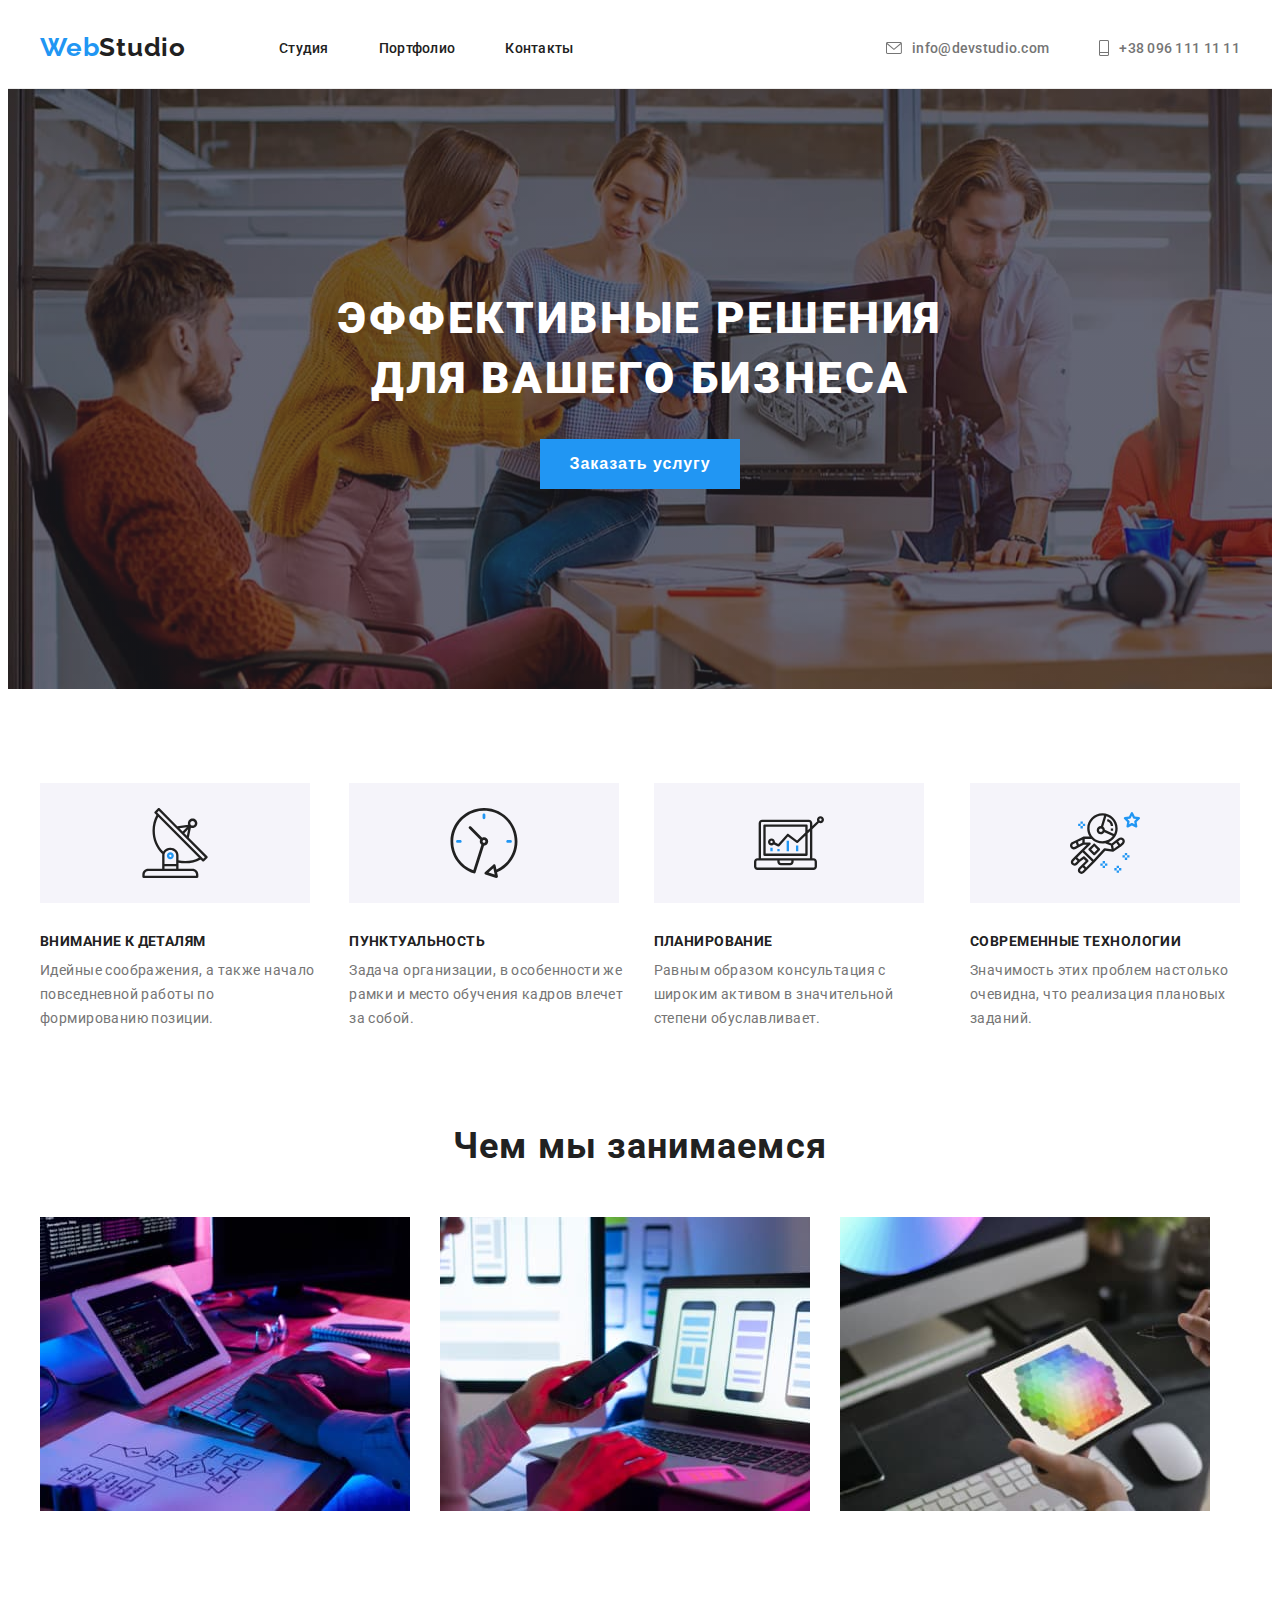
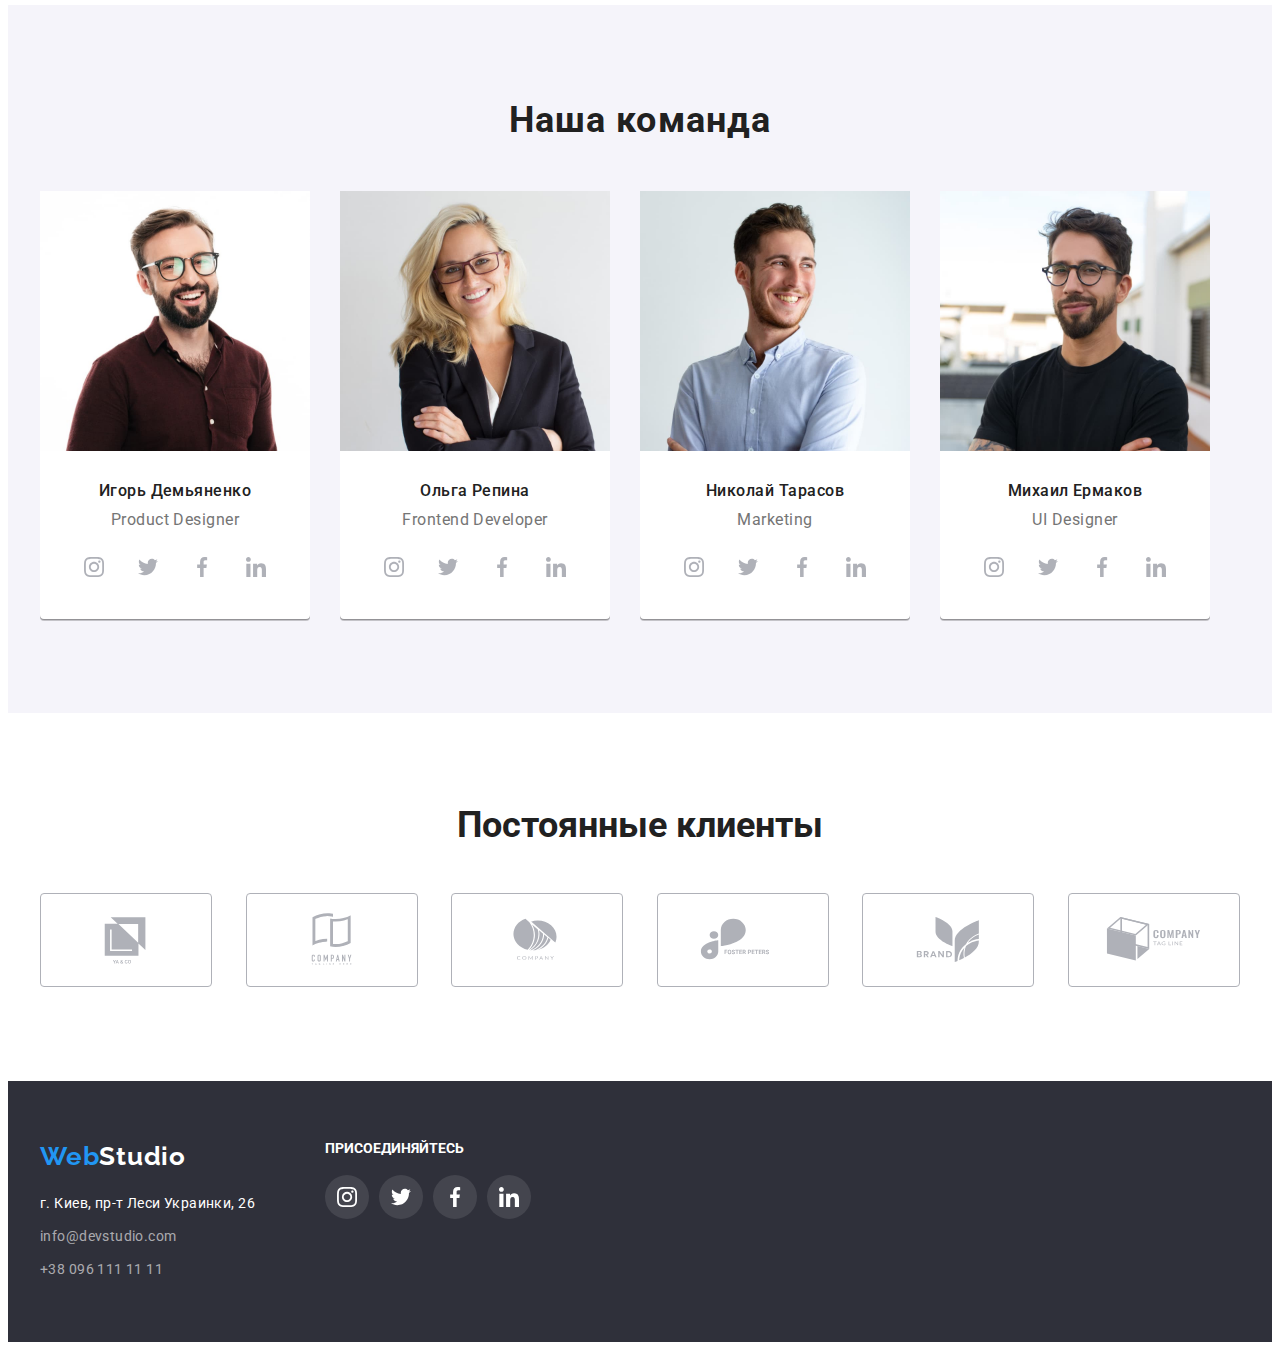
==== index.html @ 46af0da9 "add" ====
<!DOCTYPE html>
<html lang="ru">

<head>
    <meta charset="UTF-8" />
    <meta http-equiv="X-UA-Compatible" content="IE=edge" />
    <meta name="viewport" content="width=, initial-scale=1.0" />
    <title>Document</title>
    <link
        href="https://fonts.googleapis.com/css2?family=Raleway:wght@700&family=Roboto:wght@400;500;700;900&display=swap"
        rel="stylesheet">
    <link rel="stylesheet" href="https://cdnjs.cloudflare.com/ajax/libs/modern-normalize/1.1.0/modern-normalize.min.css"
        integrity="sha512-wpPYUAdjBVSE4KJnH1VR1HeZfpl1ub8YT/NKx4PuQ5NmX2tKuGu6U/JRp5y+Y8XG2tV+wKQpNHVUX03MfMFn9Q=="
        crossorigin="anonymous" referrerpolicy="no-referrer" />
    <link rel="stylesheet" href="./css/styles.css" />
</head>

<body>
    <header class="header">
        <div class="container header-container">
            <nav class="header-navigation">
                <a lang="en" class="link header-web-logo" href="./index.html">Web<span
                        class="header-Studio-logo">Studio</span></a>
                <ul class="list header-list">
                    <li class="header-item"><a class="link header-link" href="./index.html">Студия</a></li>
                    <li class="header-item"><a class="link header-link" href="./portfolio.html">Портфолио</a></li>
                    <li class="header-item"><a class="link header-link" href="">Контакты</a></li>
                </ul>
            </nav>
            <ul class="header-connect-list list">
                <li class="header-connect-item"><a class="header-mailto link" href="mailto:info@devstudio.com">
                        <svg class="header-connect-icon-mailto" width="16" height="12">
                            <use href="./image/icons.svg#icon-mail"></use>
                        </svg>info@devstudio.com</a>
                </li>
                <li class="header-connect-item"><a class="header-tel-link link" href="tel:+380961111111">
                        <svg class="header-connect-icon-tel" width="10" height="16">
                            <use href="./image/icons.svg#icon-tel"></use>
                        </svg>+38 096 111 11 11</a>
                </li>
            </ul>
        </div>
    </header>
    <main>
        <section class="hero">
            <div class="container hero-container">
                <h1 class="hero-title">Эффективные решения для вашего бизнеса</h1>
            </div>
            <div class="hero-container-btn"><button class="hero-btn" type="button">Заказать услугу</button>
            </div>
        </section>
        <section class="benefits">
            <div class="container benefits-container">
                <ul class="benefits-list list">
                    <li class="benefits-item">
                        <div class="benefits-item-icon">
                            <svg class="benefits-icon" width="70" height="70">
                                <use href="./image/icons.svg#icon-antenna"></use></svg>
                        </div>
                        <h3 class="benefits-title">Внимание к деталям</h3>
                        <p class="benefits-text">Идейные соображения, а также начало повседневной работы по формированию
                            позиции.</p>
                    </li>
                    <li class="benefits-item">
                        <div class="benefits-item-icon">
                            <svg class="benefits-icon" width="70" height="70">
                                <use href="./image/icons.svg#icon-clock"></use></svg>
                        </div>
                        <h3 class="benefits-title">Пунктуальность</h3>
                        <p class="benefits-text">Задача организации, в особенности же рамки и место обучения кадров
                            влечет
                            за собой.</p>
                    </li>
                    <li class="benefits-item">
                        <div class="benefits-item-icon">
                            <svg class="benefits-icon" width="70" height="70">
                                <use href="./image/icons.svg#icon-diagram"></use></svg>
                        </div>
                        <h3 class="benefits-title">Планирование</h3>
                        <p class="benefits-text"> Равным образом консультация с широким активом в значительной степени
                            обуславливает.</p>
                    </li>
                    <li class="benefits-item">
                        <div class="benefits-item-icon">
                            <svg class="benefits-icon" width="70" height="70">
                                <use href="./image/icons.svg#icon-astronaut"></use></svg>
                        </div>
                        <h3 class="benefits-title">Современные технологии</h3>
                        <p class="benefits-text">Значимость этих проблем настолько очевидна, что реализация плановых
                            заданий.</p>
                    </li>
                </ul>
            </div>
        </section>
        <section class="about">
            <div class="container about-container">
                <h2 class="about-title">Чем мы занимаемся</h2>
                <ul class="about-list list">
                    <li class="about-item">
                        <img class="about-item-img" src="./image/img1.jpg" alt="варианты работы за компьютером"
                            width="370" height="294" />
                    </li>
                    <li class="about-item">
                        <img class="about-item-img" src="./image/img2.jpg" alt="варианты работы за компьютером"
                            width="370" height="294" />
                    </li>
                    <li class="about-item">
                        <img class="about-item-img" src="./image/img3.jpg" alt="варианты работы за компьютером"
                            width="370" height="294" />
                    </li>
                </ul>
            </div>
        </section>
        <section class="team">
            <div class="container team-container">
                <h2 class="team-title">Наша команда</h2>
                <ul class="team-list list">
                    <li class="team-item">
                        <img class="team-item-img" src="./image/img4.jpg" alt="фото Игоря Демьяненко" width="270"
                            height="260" />
                        <div class="team-card-image">
                            <h3 class="team-item-title">Игорь Демьяненко</h3>
                            <p lang="en" class="team-item-text">Product Designer</p>
                            <ul class="team-social-list list">
                                <li class="team-social-item">
                                    <a href="" class="team-social-link link">
                                        <svg class="team-social-icon" width="20" height="20">
                                            <use href="./image/icons.svg#icon-instagram"></use>
                                        </svg>
                                    </a>
                                </li>
                                <li class="team-social-item">
                                    <a href="" class="team-social-link link">
                                        <svg class="team-social-icon" width="20" height="20">
                                            <use href="./image/icons.svg#icon-twitter"></use>
                                        </svg>
                                    </a>
                                </li>
                                <li class="team-social-item">
                                    <a href="" class="team-social-link link">
                                        <svg class="team-social-icon" width="20" height="20">
                                            <use href="./image/icons.svg#icon-facebook"></use>
                                        </svg>
                                    </a>
                                </li>
                                <li class="team-social-item">
                                    <a href="" class="team-social-link link">
                                        <svg class="team-social-icon" width="20" height="20">
                                            <use href="./image/icons.svg#icon-linkedin"></use>
                                        </svg>
                                    </a>
                                </li>
                            </ul>
                        </div>
                    </li>
                    <li class="team-item">
                        <img class="team-item-img" src="./image/img5.jpg" alt="фото Ольги Репиной" width="270"
                            height="260" />
                        <div class="team-card-image">
                            <h3 class="team-item-title">Ольга Репина</h3>
                            <p lang="en" class="team-item-text">Frontend Developer</p>
                            <ul class="team-social-list list">
                                <li class="team-social-item">
                                    <a href="" class="team-social-link">
                                        <svg class="team-social-icon" width="20" height="20">
                                            <use href="./image/icons.svg#icon-instagram"></use>
                                        </svg>
                                    </a>
                                </li>
                                <li class="team-social-item">
                                    <a href="" class="team-social-link">
                                        <svg class="team-social-icon" width="20" height="20">
                                            <use href="./image/icons.svg#icon-twitter"></use>
                                        </svg>
                                    </a>
                                </li>
                                <li class="team-social-item">
                                    <a href="" class="team-social-link">
                                        <svg class="team-social-icon" width="20" height="20">
                                            <use href="./image/icons.svg#icon-facebook"></use>
                                        </svg>
                                    </a>
                                </li>
                                <li class="team-social-item">
                                    <a href="" class="team-social-link">
                                        <svg class="team-social-icon" width="20" height="20">
                                            <use href="./image/icons.svg#icon-linkedin"></use>
                                        </svg>
                                    </a>
                                </li>
                            </ul>
                        </div>
                    </li>
                    <li class="team-item">
                        <img class="team-item-img" src="./image/img6.jpg" alt="фото Николая Тарасова" width="270"
                            height="260" />
                        <div class="team-card-image">
                            <h3 class="team-item-title">Николай Тарасов</h3>
                            <p lang="en" class="team-item-text">Marketing</p>
                            <ul class="team-social-list list">
                                <li class="team-social-item">
                                    <a href="" class="team-social-link">
                                        <svg class="team-social-icon" width="20" height="20">
                                            <use href="./image/icons.svg#icon-instagram"></use>
                                        </svg>
                                    </a>
                                </li>
                                <li class="team-social-item">
                                    <a href="" class="team-social-link">
                                        <svg class="team-social-icon" width="20" height="20">
                                            <use href="./image/icons.svg#icon-twitter"></use>
                                        </svg>
                                    </a>
                                </li>
                                <li class="team-social-item">
                                    <a href="" class="team-social-link">
                                        <svg class="team-social-icon" width="20" height="20">
                                            <use href="./image/icons.svg#icon-facebook"></use>
                                        </svg>
                                    </a>
                                </li>
                                <li class="team-social-item">
                                    <a href="" class="team-social-link">
                                        <svg class="team-social-icon" width="20" height="20">
                                            <use href="./image/icons.svg#icon-linkedin"></use>
                                        </svg>
                                    </a>
                                </li>
                            </ul>
                        </div>
                    </li>
                    <li class="team-item">
                        <img class="team-item-img" src="./image/img7.jpg" alt="фото Михаила Ермакова" width="270"
                            height="260" />
                        <div class="team-card-image">
                            <h3 class="team-item-title">Михаил Ермаков</h3>
                            <p lang="en" class="team-item-text">UI Designer</p>
                            <ul class="team-social-list list">
                                <li class="team-social-item">
                                    <a href="" class="team-social-link">
                                        <svg class="team-social-icon" width="20" height="20">
                                            <use href="./image/icons.svg#icon-instagram"></use>
                                        </svg>
                                    </a>
                                </li>
                                <li class="team-social-item">
                                    <a href="" class="team-social-link">
                                        <svg class="team-social-icon" width="20" height="20">
                                            <use href="./image/icons.svg#icon-twitter"></use>
                                        </svg>
                                    </a>
                                </li>
                                <li class="team-social-item">
                                    <a href="" class="team-social-link">
                                        <svg class="team-social-icon" width="20" height="20">
                                            <use href="./image/icons.svg#icon-facebook"></use>
                                        </svg>
                                    </a>
                                </li>
                                <li class="team-social-item">
                                    <a href="" class="team-social-link">
                                        <svg class="team-social-icon" width="20" height="20">
                                            <use href="./image/icons.svg#icon-linkedin"></use>
                                        </svg>
                                    </a>
                                </li>
                            </ul>
                        </div>
                    </li>
                </ul>
            </div>
        </section>
        <section class="customers">
            <div class="container customers-container">
                <h2 class="customers-title">Постоянные клиенты</h2>
                <ul class="customers-list list">
                    <li class="customers-item">
                        <a href="" class="customers-link link">
                            <svg class="customers-svg">
                                <use href="./image/icons.svg#icon-Logo-1"></use>
                            </svg>
                        </a>
                    </li>
                    <li class="customers-item">
                        <a href="" class="customers-link link">
                            <svg class="customers-svg">
                                <use href="./image/icons.svg#icon-Logo-2"></use>
                            </svg>
                        </a>
                    </li>
                    <li class="customers-item">
                        <a href="" class="customers-link link">
                            <svg class="customers-svg">
                                <use href="./image/icons.svg#icon-Logo-3"></use>
                            </svg>
                        </a>
                    </li>
                    <li class="customers-item">
                        <a href="" class="customers-link link">
                            <svg class="customers-svg">
                                <use href="./image/icons.svg#icon-Logo-4"></use>
                            </svg>
                        </a>
                    </li>
                    <li class="customers-item">
                        <a href="" class="customers-link link">
                            <svg class="customers-svg">
                                <use href="./image/icons.svg#icon-Logo-5"></use>
                            </svg>
                        </a>
                    </li>
                    <li class="customers-item">
                        <a href="" class="customers-link link">
                            <svg class="customers-svg">
                                <use href="./image/icons.svg#icon-Logo-6"></use>
                            </svg>
                        </a>
                    </li>
                </ul>

            </div>
        </section>
    </main>
    <footer class="footer">
        <div class="container footer-container">
            <div class="footer-container-address">
                <a lang="en" class="link footer-web-logo" href="./index.html">Web<span
                        class="footer-Studio-logo">Studio</span></a>
                <address class="footer-address">
                    <ul class="footer-list list">
                        <li class="footer-item">
                            <a class="footer-link link" href="https://goo.gl/maps/U1iyjjEfAbTLzfu76" target="_blank"
                                rel="noopener noreferrer">г. Киев, пр-т Леси Украинки, 26
                            </a>
                        </li>
                        <li class="footer-item"><a class="footer-mailto link"
                                href="mailto:info@devstudio.com">info@devstudio.com</a></li>
                        <li class="footer-item"><a class="footer-tel link" href="tel:+380961111111">+38 096 111 11
                                11</a>
                        </li>
                    </ul>
                </address>
            </div>
            <div class="footer-container-link">
                <h3 class="footer-container-link-title">ПРИСОЕДИНЯЙТЕСЬ</h3>
                <ul class="footer-social-list list">
                    <li class="footer-social-item">
                        <a href="" class="footer-social-link link">
                            <svg class="footer-social-icon" width="20" height="20">
                                <use href="./image/icons.svg#icon-instagram"></use>
                            </svg>
                        </a>
                    </li>
                    <li class="footer-social-item">
                        <a href="" class="footer-social-link link">
                            <svg class="footer-social-icon" width="20" height="20">
                                <use href="./image/icons.svg#icon-twitter"></use>
                            </svg>
                        </a>
                    </li>
                    <li class="footer-social-item">
                        <a href="" class="footer-social-link link">
                            <svg class="footer-social-icon" width="20" height="20">
                                <use href="./image/icons.svg#icon-facebook"></use>
                            </svg>
                        </a>
                    </li>
                    <li class="footer-social-item">
                        <a href="" class="footer-social-link link">
                            <svg class="footer-social-icon" width="20" height="20">
                                <use href="./image/icons.svg#icon-linkedin"></use>
                            </svg>
                        </a>
                    </li>
                </ul>
            </div>
        </div>
    </footer>
</body>

</html>
---- css/styles.css ----
:root {
  --main-title-color: #ffffff;
  --second-title-color: #212121;
  --main-text-color: #757575;
  --second-text-color: rgba(255, 255, 255, 0.6);
  --accent-color: #2196f3;
  --main-btn-color: #ffffff;
  --second-btn-color: #212121;
  --main-header-text-color: #212121;
  --second-header-text-color: #757575;
  --second-accent-color: #188ce8;
  --second-section-color: #f5f4fa;
  --icon-color: #afb1b8;
}

p,
h1,
h2,
h3,
h4,
h5,
h6 {
  margin: 0;
}

ul {
  margin: 0;
  padding: 0;
}

img {
  display: block;
  max-width: 100%;
}

.container {
  width: 1200px;
  padding-left: 15px;
  padding-right: 15px;
  margin: 0 auto;
}

body {
  font-family: "Roboto", sans-serif;
  color: var(--main-text-color);
}

.list {
  list-style: none;
}

.link {
  text-decoration: none;
}

.visually-hidden {
  position: absolute;
  white-space: nowrap;
  width: 1px;
  height: 1px;
  overflow: hidden;
  border: 0;
  padding: 0;
  clip: rect(0 0 0 0);
  clip-path: inset(50%);
  margin: -1px;
}

/* !------------------------------header---------------------------------*/

.header {
  background: #ffffff;
  padding-top: 24px;
  padding-bottom: 25px;
  border-bottom: 1px solid #ececec;
}

.header-container {
  display: flex;
  align-items: center;
}

.header-navigation {
  display: flex;
  align-items: center;
}

.header-web-logo {
  font-family: Raleway;
  font-style: normal;
  font-weight: 700;
  font-size: 26px;
  line-height: 1.2;
  letter-spacing: 0.03em;
  color: var(--accent-color);
}

.header-Studio-logo {
  margin-right: 93px;
  color: var(--second-btn-color);
}

.header-list {
  display: flex;
}

.header-item:not(:last-child) {
  margin-right: 50px;
}

.header-link {
  padding-top: 31px;
  padding-bottom: 31px;

  font-weight: 500;
  font-size: 14px;
  line-height: 1.15;
  letter-spacing: 0.02em;
  color: var(--main-header-text-color);
}

.header-link:hover,
.header-link:focus {
  color: var(--accent-color);
}

.header-connect-list {
  display: flex;
  margin-left: auto;
}

.header-connect-item {
  display: flex;
  align-items: center;
}

.header-mailto {
  display: flex;
  align-items: center;
  font-weight: 500;
  font-size: 14px;
  line-height: 1.15;
  letter-spacing: 0.02em;
  color: var(--second-header-text-color);
}

.header-mailto:hover,
.header-mailto:focus {
  color: var(--accent-color);
}

.header-tel-link {
  display: flex;
  align-items: center;
  margin-left: 50px;

  font-weight: 500;
  font-size: 14px;
  line-height: 1.15;
  letter-spacing: 0.02em;
  color: var(--second-header-text-color);
}

.header-tel-link:hover,
.header-tel-.header-link:focus {
  color: var(--accent-color);
}

.header-connect-icon-mailto {
  fill: currentColor;
  align-items: center;
  margin-right: 10px;
}

.header-connect-icon-tel {
  fill: currentColor;
  align-items: center;
  margin-right: 10px;
}

/* !----------------------------hero-----------------------------------*/

.hero {
  background-image: linear-gradient(
      rgba(47, 48, 58, 0.4),
      rgba(47, 48, 58, 0.4)
    ),
    url("../image/hero-bg.jpg");
  background-color: #2f303a;
  padding-top: 200px;
  padding-bottom: 200px;
  max-width: 1600px;
  padding-left: 15px;
  padding-right: 15px;
  margin: 0 auto;
}

.hero-container {
  display: flex;
  width: 696px;
  margin-right: auto;
  margin-left: auto;
  margin-bottom: 30px;
  text-align: center;
}

.hero-container-btn {
  display: flex;
  width: 200px;
  margin-right: auto;
  margin-left: auto;
  text-align: center;
}

.hero-title {
  font-weight: 900;
  font-size: 44px;
  line-height: 1.36;
  letter-spacing: 0.06em;
  text-transform: uppercase;
  color: var(--main-title-color);
}

.hero-btn {
  width: 200px;
  height: 50px;
  padding: 0;
  border: 0;

  cursor: pointer;
  background-color: var(--accent-color);
  font-weight: 700;
  font-size: 16px;
  line-height: 1.87;
  letter-spacing: 0.06em;
  color: var(--main-btn-color);
}

.hero-btn:hover,
.hero-btn:focus {
  color: var(--main-btn-color);
  background-color: var(--second-accent-color);
}

/* !-------------------------------benefits------------------------------------*/

.benefits {
  padding-top: 94px;
  padding-bottom: 94px;
  background-color: var(--main-btn-color);
}

.benefits-list {
  display: flex;
}

.benefits-container {
  display: flex;
}

.benefits-item-icon {
  display: flex;
  width: 270px;
  height: 120px;
  align-items: center;
  justify-content: center;
  margin-bottom: 30px;
  background-color: var(--second-section-color);
}

.benefits-item:not(:last-child) {
  margin-right: 30px;
}

.benefits-title {
  margin-bottom: 10px;
  width: 270px;

  font-weight: 700;
  font-size: 14px;
  line-height: 1.15;
  letter-spacing: 0.03em;
  text-transform: uppercase;
  color: var(--second-title-color);
}

.benefits-text {
  font-weight: normal;
  font-size: 14px;
  line-height: 1.71;
  letter-spacing: 0.03em;
  color: var(--main-text-color);
}

/* !---------------------about-----------------------------------*/

.about {
  padding-bottom: 94px;
  background-color: var(--main-btn-color);
}

.about-title {
  margin-bottom: 50px;
  width: 377px;
  text-align: center;
  margin-left: auto;
  margin-right: auto;

  font-weight: 700;
  font-size: 36px;
  line-height: 1.17;
  letter-spacing: 0.03em;
  color: var(--second-title-color);
}

.about-container {
  text-align: center;
}

.about-list {
  display: flex;
}

.about-item:not(:last-child) {
  margin-right: 30px;
}

.about-item-img {
  display: block;
  max-width: 100%;
  height: auto;
}

/* !------------------------team-------------------------------------------*/

.team {
  padding-top: 94px;
  padding-bottom: 94px;
  background-color: var(--second-section-color);
}

.team-container {
  text-align: center;
}

.team-title {
  width: 265px;
  text-align: center;
  margin-left: auto;
  margin-right: auto;
  margin-bottom: 50px;

  font-weight: bold;
  font-size: 36px;
  line-height: 1.17;
  letter-spacing: 0.03em;
  color: #212121;
}

.team-list {
  display: flex;
}

.team-item-title {
  font-weight: 500;
  font-size: 16px;
  line-height: 1.19;
  letter-spacing: 0.03em;
  color: var(--second-title-color);
}

.team-item-text {
  font-weight: 400;
  font-size: 16px;
  line-height: 1.19;
  letter-spacing: 0.03em;
  color: var(--main-text-color);
}

.team-item:not(:last-child) {
  margin-right: 30px;
}

.team-item-text {
  padding-top: 10px;
  margin-bottom: 16px;
}

.team-item-img {
  display: block;
  max-width: 100%;
  height: auto;
}

.team-card-image {
  display: block;
  padding-top: 30px;
  padding-bottom: 30px;
  width: 270px;
  border-bottom-right-radius: 4px;
  border-bottom-left-radius: 4px;
  background-color: var(--main-title-color);
  box-shadow: 0px 2px rgba(0, 0, 0, 0.2), 0px 1px rgba(0, 0, 0, 0.14),
    0px 1px rgba(0, 0, 0, 0.12);
}

.team-social-list {
  display: flex;
  justify-content: center;
}

.team-social-item {
  width: 44px;
  height: 44px;
}

.team-social-item + .team-social-item {
  margin-left: 10px;
}

.team-social-link {
  width: 100%;
  height: 100%;
  border-radius: 50%;
  display: flex;
  align-items: center;
  justify-content: center;
  color: var(--icon-color);
}

.team-social-link:hover,
.team-social-link:focus {
  background-color: var(--accent-color);
  color: var(--main-title-color);
}

.team-social-icon {
  fill: currentColor;
}

/*  !---------------------CUSTOMERS---------------------- */

.customers {
  padding-top: 94px;
  padding-bottom: 94px;
  background-color: var(--main-btn-color);
}

.customers-container {
}

.customers-title {
  margin-bottom: 50px;

  font-weight: 700;
  font-size: 36px;
  line-height: 1.17;
  line-height: 100%;
  text-align: center;
  color: var(--second-title-color);
}

.customers-list {
  display: flex;
  justify-content: space-between;
}

.customers-item {
  display: flex;
  }

.customers-link {
  display: flex;
  width: 170px;
  height: 92px;
  border: 1px solid #afb1b8;
  border-radius: 4px;
  justify-content: center;
  align-items: center;
  color: var(--icon-color);
}

.customers-link:hover,
.customers-link:focus {
  padding: 16px 32px 16px 32px;
  background-color: var(--main-title-color);
  color: var(--accent-color);
  border: 1px solid var(--accent-color); 
}

.customers-svg {
  display: flex;
  width: 106px;
  height: 60px;
  fill: currentColor;
}

/* !--------------------------footer------------------------------------------*/

.footer {
  /* display: flex; */
  padding-top: 60px;
  padding-bottom: 60px;
  background-color: #2f303a;
}

.footer-container {
  /* display: block; */
  display: flex;
  /* justify-contact: baseline; */
}

.footer-web-logo {
  font-family: Raleway;
  font-style: normal;
  font-weight: 700;
  font-size: 26px;
  line-height: 1.2;
  letter-spacing: 0.03em;
  color: var(--accent-color);
}

.footer-Studio-logo {
  color: var(--main-title-color);
}

.footer-address {
  margin-top: 20px;
}

.footer-item:not(:last-child) {
  margin-bottom: 9px;
}

.footer-link {
  font-style: normal;
  font-weight: 400;
  font-size: 14px;
  line-height: 1.71;
  letter-spacing: 0.03em;
  color: #ffffff;
}

.footer-container-link {
  margin-left: 70px;
}

.footer-container-link-title {
  font-size: 14px;
  line-height: 1.14;
  line-height: 100%;
  vertical-align: Top;
  color: var(--main-title-color);
}

.footer-link:hover,
.footer-link:focus {
  color: var(--accent-color);
}

.footer-mailto {
  font-style: normal;
  font-weight: 400;
  font-size: 14px;
  line-height: 1.71;
  letter-spacing: 0.03em;
  color: var(--second-text-color);
}

.footer-mailto:hover,
.footer-mailto:focus {
  color: var(--accent-color);
}

.footer-tel {
  font-style: normal;
  font-weight: 400;
  font-size: 14px;
  line-height: 1.71;
  letter-spacing: 0.03em;
  color: var(--second-text-color);
}

.footer-tel:hover,
.footer-tel:focus {
  color: var(--accent-color);
}

.footer-social-list {
  display: flex;
}

.footer-social-link {
  width: 100%;
  height: 100%;
  border-radius: 50%;
  display: flex;
  align-items: center;
  justify-content: center;
  color: var(--main-title-color);
  background-color: rgba(255, 255, 255, 0.1);
}

.footer-social-item {
  margin-top: 20px;
  width: 44px;
  height: 44px;
}

.footer-social-item:not(:last-child) {
  margin-right: 10px;
}

.footer-social-link:hover,
.footer-social-link:focus {
  background-color: var(--accent-color);
  color: var(--main-title-color);
}

.footer-social-icon {
  fill: currentColor;
}

/* !-----------------------studio------------------------------------------*/

.studio {
  padding-top: 94px;
  padding-bottom: 94px;
  background-color: var(--main-btn-color);
}

.studio-container {
  display: block;
}

.studio-list {
  display: flex;
  flex-wrap: wrap;
  justify-content: center;
}

.studio-list-btn {
  display: flex;
  justify-content: center;
  margin-bottom: 50px;
}

.studio-item {
  width: 370px;
  margin-right: 30px;
  margin-bottom: 30px;
  }

.studio-item:nth-child(n + 7) {
  margin-bottom: 0;
}

.studio-item:nth-child(3n + 3) {
  margin-right: 0;
}

.studio-link {
  display: block;
  width: 370px;
  height: 404px;
  }

.studio-link:hover,
.studio-link:focus {
  box-shadow: 0px 1px 1px rgba(0, 0, 0, 0.12), 
  0px 4px 4px rgba(0, 0, 0, 0.06), 
  1px 4px 6px rgba(0, 0, 0, 0.16);
}

.studio-item-img {
  display: block;
  max-width: 100%;
  height: auto;
}

.studio-item-btn {
  display: flex;
}

.studio-item-btn:not(:last-child) {
  margin-right: 8px;
}

.studio-btn {
  display: flex;
  padding: 6px 22px 6px 22px;
  border-style: none;

  background-color: #f5f4fa;
  cursor: pointer;
  font-weight: 500;
  font-size: 16px;
  line-height: 1.62;
  letter-spacing: 0.03em;
  color: var(--second-title-color);
}

.studio-btn:hover,
.studio-btn:focus {
  color: var(--main-btn-color);
  background-color: var(--accent-color);
  box-shadow: 0px 2px rgba(0, 0, 0, 0.12), 0px 1px rgba(0, 0, 0, 0.08),
    0px 3px rgba(0, 0, 0, 0.1);
}

.studio-card-image {
  padding: 20px 24px 20px 24px;
  border: 1px solid #ececec;
  border-top: none;
  background-color: var(--main-title-color);
}

.studio-title {
  margin-bottom: 4px;

  font-weight: 700;
  font-size: 18px;
  line-height: 1.87;
  letter-spacing: 0.06em;
  color: var(--second-title-color);
}

.studio-text {
  margin-bottom: 4px;

  font-weight: 400;
  font-size: 16px;
  line-height: 1.87;
  letter-spacing: 0.03em;
  color: var(--main-text-color);
}
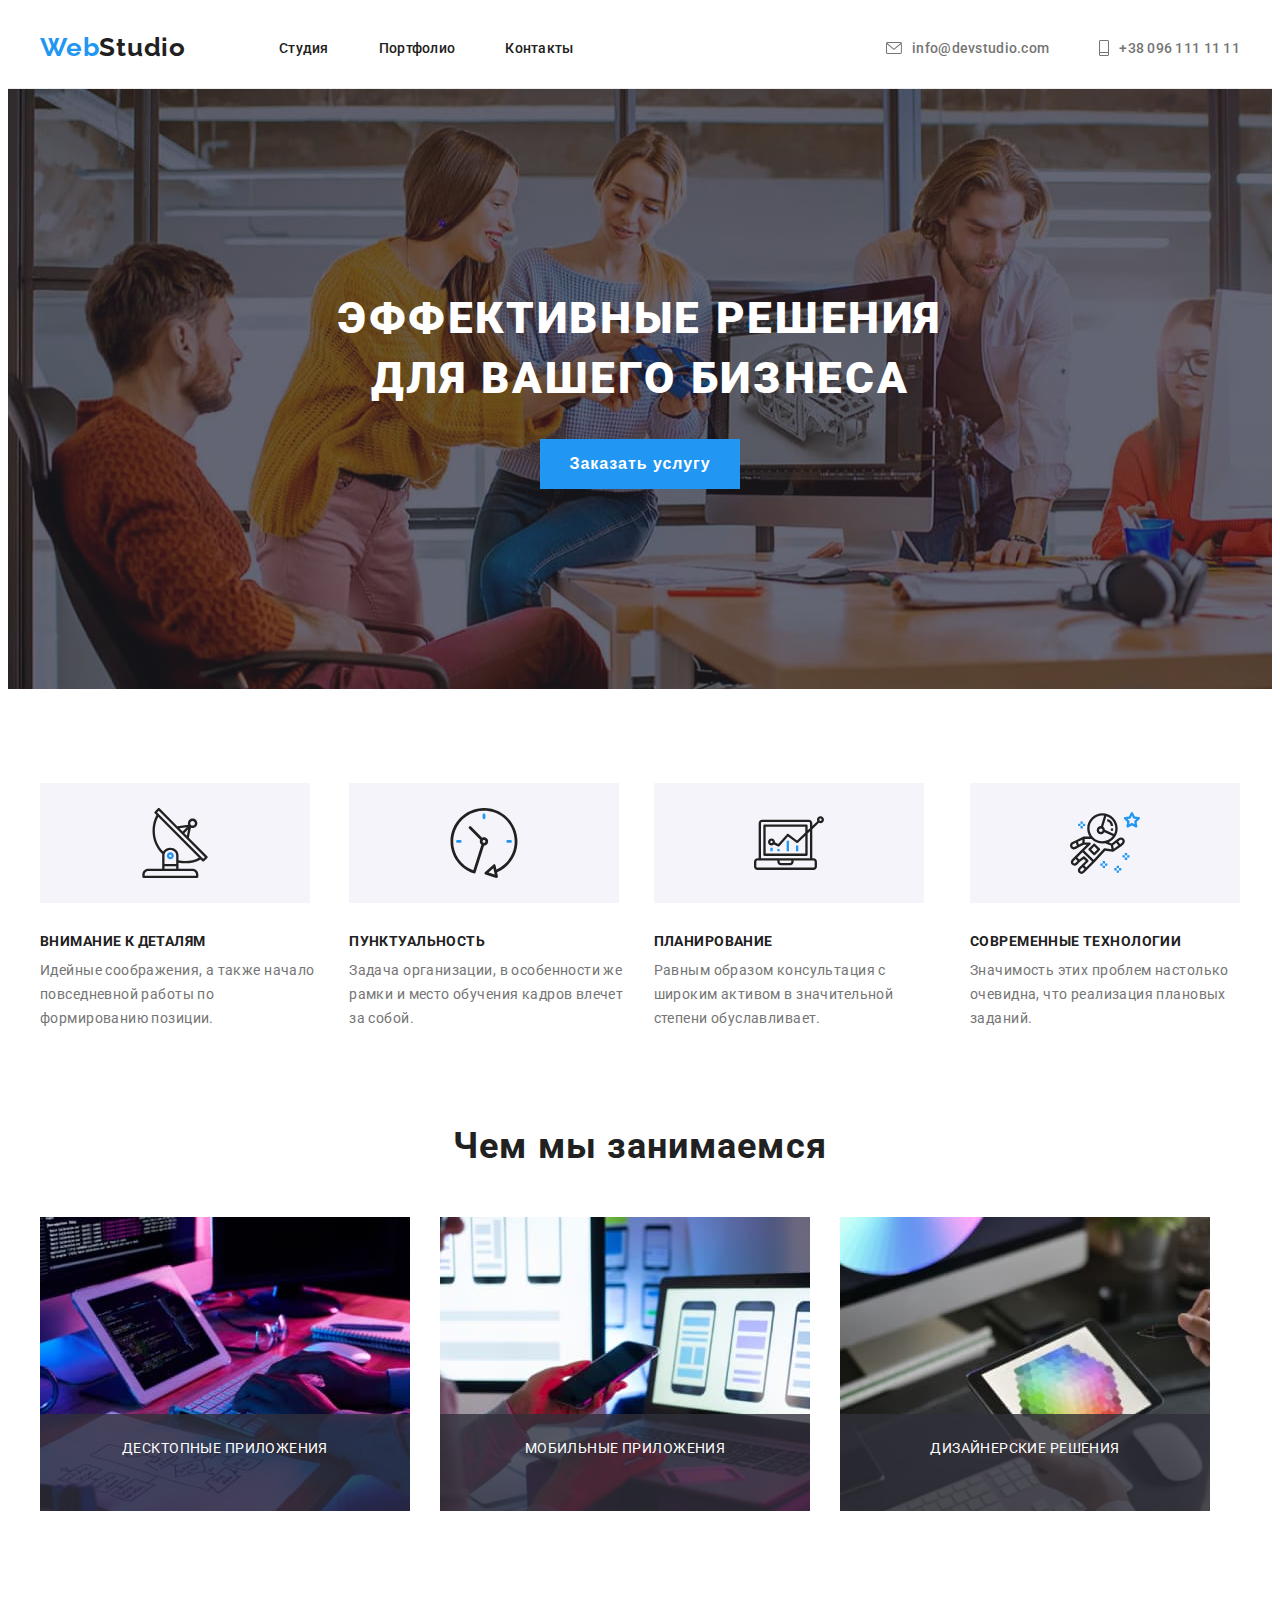
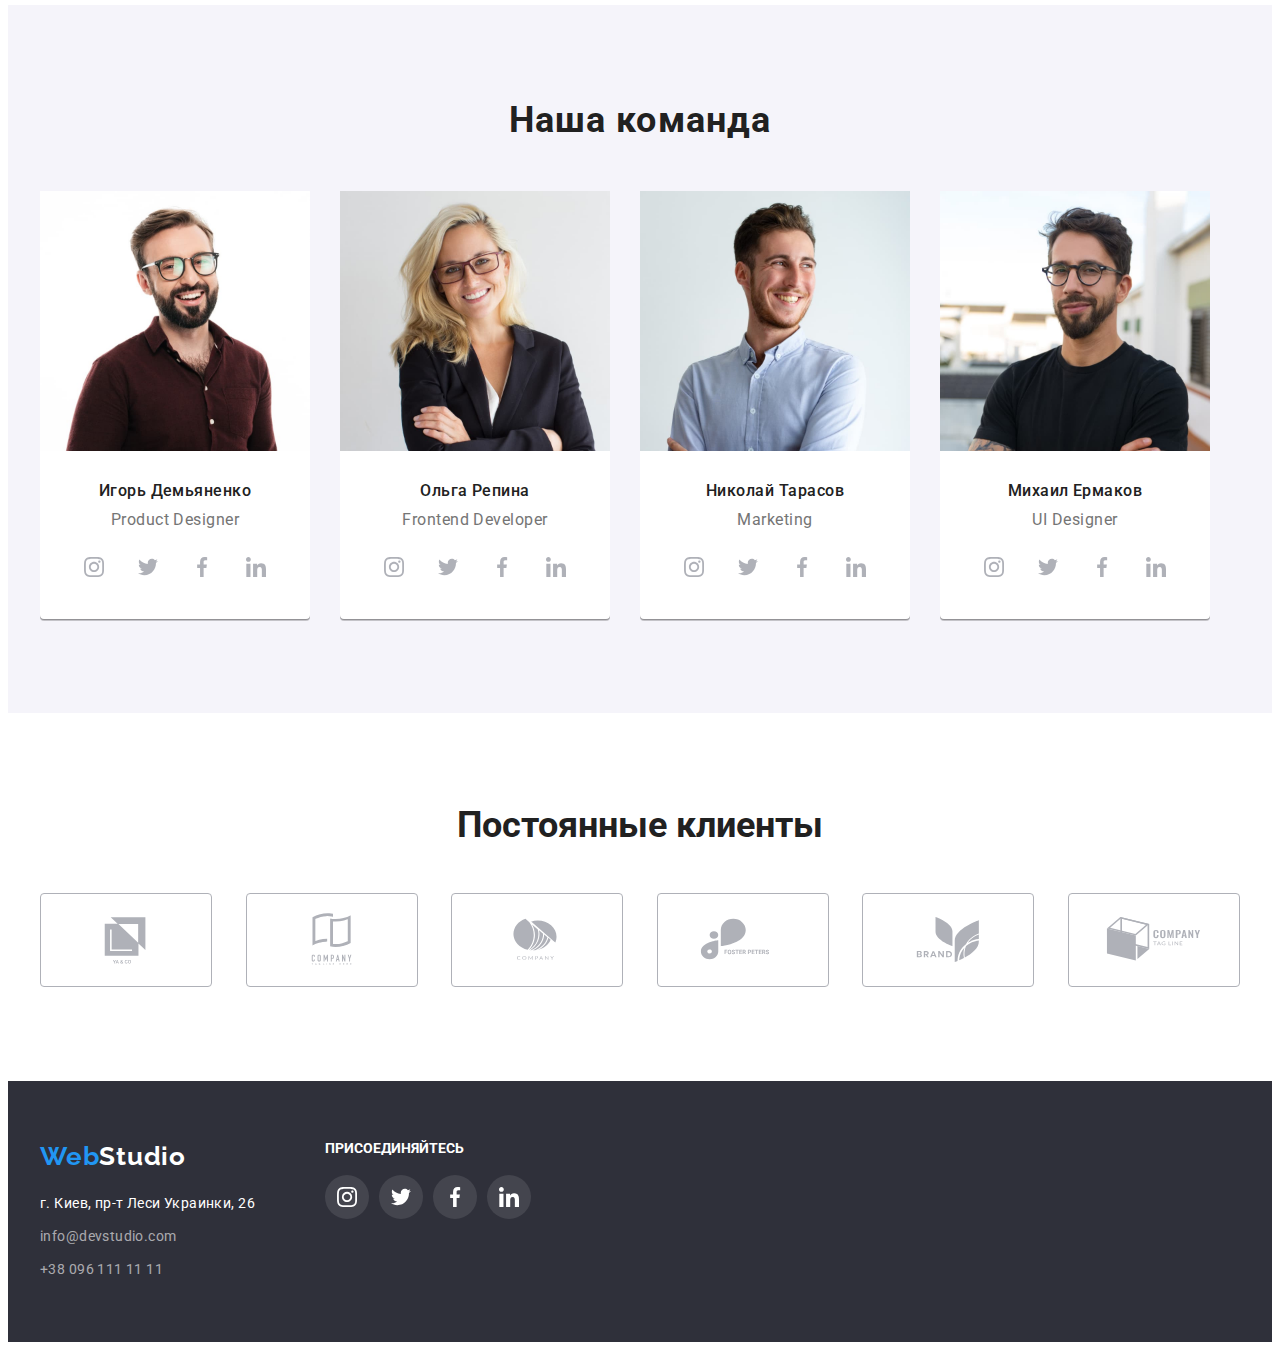
==== commit 2093fb49: "add text" ====
--- a/index.html
+++ b/index.html
@@ -99,14 +99,17 @@
                     <li class="about-item">
                         <img class="about-item-img" src="./image/img1.jpg" alt="варианты работы за компьютером"
                             width="370" height="294" />
+                            <div class="about-item-text">Десктопные приложения</div>
                     </li>
                     <li class="about-item">
                         <img class="about-item-img" src="./image/img2.jpg" alt="варианты работы за компьютером"
                             width="370" height="294" />
+                            <div class="about-item-text">Мобильные приложения</div>
                     </li>
                     <li class="about-item">
                         <img class="about-item-img" src="./image/img3.jpg" alt="варианты работы за компьютером"
                             width="370" height="294" />
+                            <div class="about-item-text">Дизайнерские решения</div>
                     </li>
                 </ul>
             </div>
--- a/css/styles.css
+++ b/css/styles.css
@@ -11,6 +11,7 @@
   --second-accent-color: #188ce8;
   --second-section-color: #f5f4fa;
   --icon-color: #afb1b8;
+  --timing-function: cubic-bezier(0.4, 0, 0.2, 1);
 }
 
 p,
@@ -66,7 +67,7 @@
   margin: -1px;
 }
 
-/* !------------------------------header---------------------------------*/
+/* !------------------------header---------------------------------*/
 
 .header {
   background: #ffffff;
@@ -112,6 +113,8 @@
   padding-top: 31px;
   padding-bottom: 31px;
 
+  position: relative;
+
   font-weight: 500;
   font-size: 14px;
   line-height: 1.15;
@@ -122,6 +125,27 @@
 .header-link:hover,
 .header-link:focus {
   color: var(--accent-color);
+}
+
+.header-link::after {
+  content: "";
+  position: absolute;
+  left: 0;
+  bottom: 0;
+
+  display: block;
+  width: 100%;
+  height: 4px;
+  background-color: var(--accent-color);
+
+  opacity: 0;
+  transition: opacity 250ms var(--timing-function);
+}
+
+.header-link:hover::after {
+  display: block;
+  background-color: var(--accent-color);
+  opacity: 1;
 }
 
 .header-connect-list {
@@ -321,6 +345,10 @@
   display: flex;
 }
 
+.about-item {
+  position: relative;
+}
+
 .about-item:not(:last-child) {
   margin-right: 30px;
 }
@@ -329,6 +357,25 @@
   display: block;
   max-width: 100%;
   height: auto;
+}
+
+.about-item-text {
+  position: absolute;
+  bottom: 0;
+  padding-top: 27px;
+  /* justify-content: center;
+  align-items: center;
+  text-align: center; */
+  width: 370px;
+  height: 70px;
+  background: rgba(47, 48, 58, 0.8);
+
+font-size: 14px;
+line-height: 1.14;
+text-align: center;
+letter-spacing: 0.03em;
+text-transform: uppercase;
+color: var(--main-btn-color);
 }
 
 /* !------------------------team-------------------------------------------*/
@@ -659,6 +706,10 @@
   margin-right: 0;
 }
 
+.studio-item:hover .studio-item-text {
+  transform: translateY(0);
+}
+
 .studio-link {
   display: block;
   width: 370px;
@@ -672,6 +723,29 @@
   1px 4px 6px rgba(0, 0, 0, 0.16);
 }
 
+.studio-item-wrap {
+    position: relative;
+  overflow: hidden;
+  height: 294px;
+}
+
+.studio-item-text {
+  position: absolute;
+  top: 0;
+  left: 0;
+  color: var(--main-title-color);
+  background-color: rgba(33, 150, 243, 0.9);
+  padding: 63px 24px 63px 24px;
+  overflow: auto;
+  transform: translateY(100%);
+  transition: transform 250ms var(--timing-function);
+
+  height: 100%;
+  font-size: 18px;
+line-height: 1.56;
+letter-spacing: 0.03em;
+}
+
 .studio-item-img {
   display: block;
   max-width: 100%;
@@ -704,8 +778,9 @@
 .studio-btn:focus {
   color: var(--main-btn-color);
   background-color: var(--accent-color);
-  box-shadow: 0px 2px rgba(0, 0, 0, 0.12), 0px 1px rgba(0, 0, 0, 0.08),
-    0px 3px rgba(0, 0, 0, 0.1);
+  box-shadow: 0px 3px 1px rgba(0, 0, 0, 0.1), 0px 1px 2px rgba(0, 0, 0, 0.08), 0px 2px 2px rgba(0, 0, 0, 0.12);
+border-radius: 4px;box-shadow: 0px 3px 1px rgba(0, 0, 0, 0.1), 0px 1px 2px rgba(0, 0, 0, 0.08), 0px 2px 2px rgba(0, 0, 0, 0.12);
+border-radius: 4px;
 }
 
 .studio-card-image {
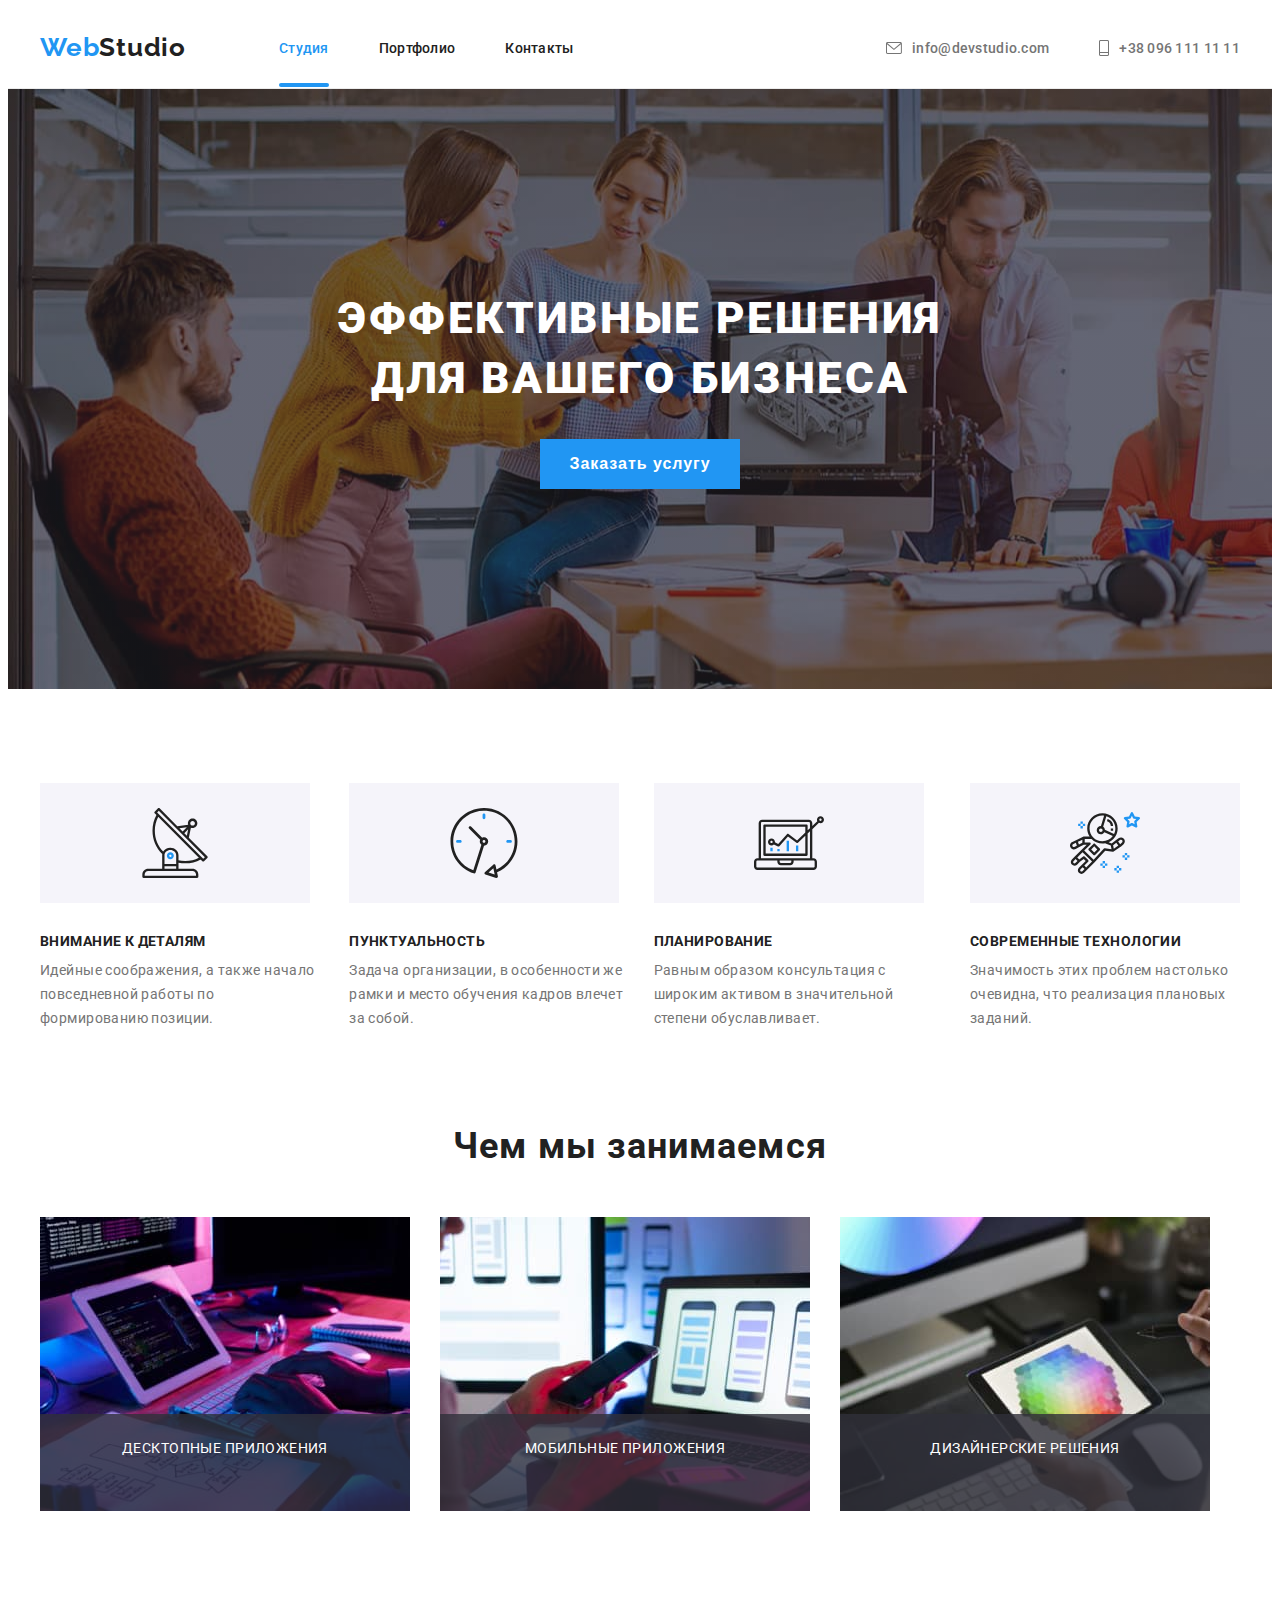
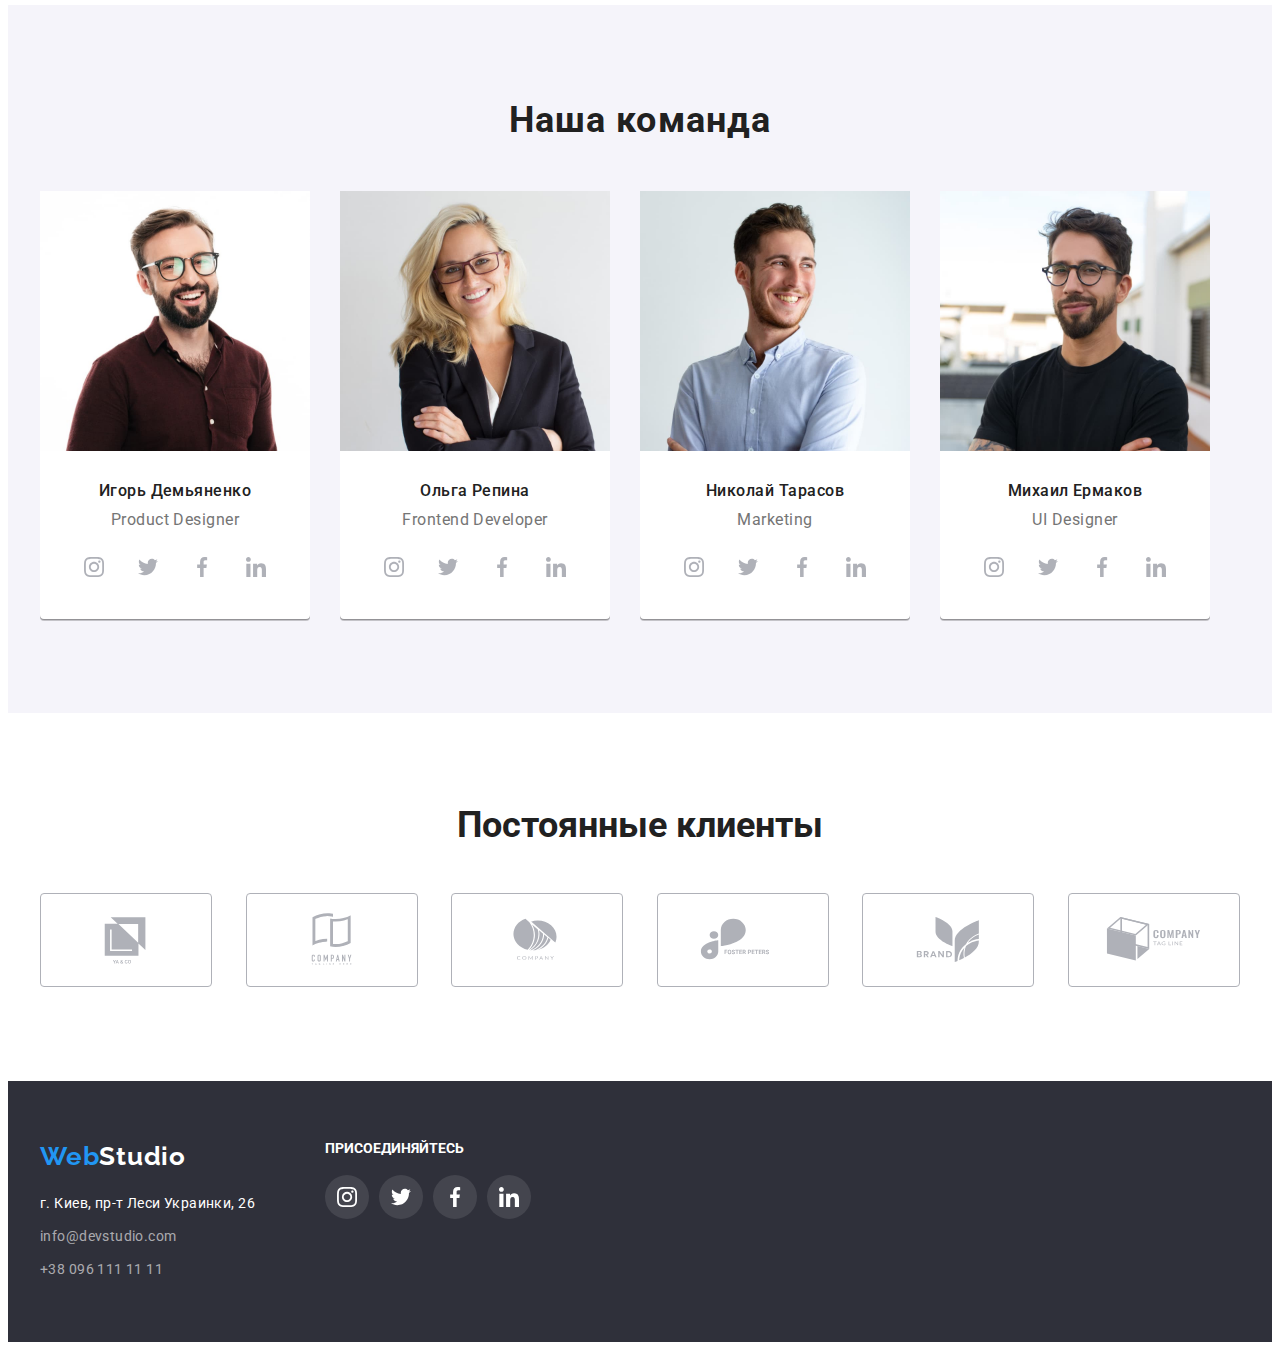
==== commit 18ca9f99: "seems finished" ====
--- a/index.html
+++ b/index.html
@@ -22,7 +22,7 @@
                 <a lang="en" class="link header-web-logo" href="./index.html">Web<span
                         class="header-Studio-logo">Studio</span></a>
                 <ul class="list header-list">
-                    <li class="header-item"><a class="link header-link" href="./index.html">Студия</a></li>
+                    <li class="header-item"><a class="link header-link current" href="./index.html">Студия</a></li>
                     <li class="header-item"><a class="link header-link" href="./portfolio.html">Портфолио</a></li>
                     <li class="header-item"><a class="link header-link" href="">Контакты</a></li>
                 </ul>
@@ -46,7 +46,8 @@
             <div class="container hero-container">
                 <h1 class="hero-title">Эффективные решения для вашего бизнеса</h1>
             </div>
-            <div class="hero-container-btn"><button class="hero-btn" type="button">Заказать услугу</button>
+            <div class="hero-container-btn"><button class="hero-btn" type="button" data-modal-open>
+                    Заказать услугу</button>
             </div>
         </section>
         <section class="benefits">
@@ -55,7 +56,8 @@
                     <li class="benefits-item">
                         <div class="benefits-item-icon">
                             <svg class="benefits-icon" width="70" height="70">
-                                <use href="./image/icons.svg#icon-antenna"></use></svg>
+                                <use href="./image/icons.svg#icon-antenna"></use>
+                            </svg>
                         </div>
                         <h3 class="benefits-title">Внимание к деталям</h3>
                         <p class="benefits-text">Идейные соображения, а также начало повседневной работы по формированию
@@ -64,7 +66,8 @@
                     <li class="benefits-item">
                         <div class="benefits-item-icon">
                             <svg class="benefits-icon" width="70" height="70">
-                                <use href="./image/icons.svg#icon-clock"></use></svg>
+                                <use href="./image/icons.svg#icon-clock"></use>
+                            </svg>
                         </div>
                         <h3 class="benefits-title">Пунктуальность</h3>
                         <p class="benefits-text">Задача организации, в особенности же рамки и место обучения кадров
@@ -74,7 +77,8 @@
                     <li class="benefits-item">
                         <div class="benefits-item-icon">
                             <svg class="benefits-icon" width="70" height="70">
-                                <use href="./image/icons.svg#icon-diagram"></use></svg>
+                                <use href="./image/icons.svg#icon-diagram"></use>
+                            </svg>
                         </div>
                         <h3 class="benefits-title">Планирование</h3>
                         <p class="benefits-text"> Равным образом консультация с широким активом в значительной степени
@@ -83,7 +87,8 @@
                     <li class="benefits-item">
                         <div class="benefits-item-icon">
                             <svg class="benefits-icon" width="70" height="70">
-                                <use href="./image/icons.svg#icon-astronaut"></use></svg>
+                                <use href="./image/icons.svg#icon-astronaut"></use>
+                            </svg>
                         </div>
                         <h3 class="benefits-title">Современные технологии</h3>
                         <p class="benefits-text">Значимость этих проблем настолько очевидна, что реализация плановых
@@ -99,17 +104,17 @@
                     <li class="about-item">
                         <img class="about-item-img" src="./image/img1.jpg" alt="варианты работы за компьютером"
                             width="370" height="294" />
-                            <div class="about-item-text">Десктопные приложения</div>
+                        <div class="about-item-text">Десктопные приложения</div>
                     </li>
                     <li class="about-item">
                         <img class="about-item-img" src="./image/img2.jpg" alt="варианты работы за компьютером"
                             width="370" height="294" />
-                            <div class="about-item-text">Мобильные приложения</div>
+                        <div class="about-item-text">Мобильные приложения</div>
                     </li>
                     <li class="about-item">
                         <img class="about-item-img" src="./image/img3.jpg" alt="варианты работы за компьютером"
                             width="370" height="294" />
-                            <div class="about-item-text">Дизайнерские решения</div>
+                        <div class="about-item-text">Дизайнерские решения</div>
                     </li>
                 </ul>
             </div>
@@ -379,6 +384,16 @@
             </div>
         </div>
     </footer>
+    <div class="backdrop is-hidden" data-modal>
+        <div class="modal">
+            <button type="button" class="modal-close" data-modal-close>
+                <svg class="modal-close-icon" width="11" height="11">
+                    <use href="./image/icons.svg#icon-Vector"></use>
+                </svg>
+            </button>
+        </div>
+    </div>
+    <script src="./js/modal.js"></script>
 </body>
 
 </html>--- a/css/styles.css
+++ b/css/styles.css
@@ -120,6 +120,7 @@
   line-height: 1.15;
   letter-spacing: 0.02em;
   color: var(--main-header-text-color);
+  transition: color 250ms linear;
 }
 
 .header-link:hover,
@@ -127,7 +128,7 @@
   color: var(--accent-color);
 }
 
-.header-link::after {
+.header-link.current::after {
   content: "";
   position: absolute;
   left: 0;
@@ -136,10 +137,15 @@
   display: block;
   width: 100%;
   height: 4px;
+  border-radius: 2px;
   background-color: var(--accent-color);
 
-  opacity: 0;
+  opacity: 1;
   transition: opacity 250ms var(--timing-function);
+}
+
+.current {
+  color: var(--accent-color);
 }
 
 .header-link:hover::after {
@@ -166,6 +172,7 @@
   line-height: 1.15;
   letter-spacing: 0.02em;
   color: var(--second-header-text-color);
+  transition: color 250ms linear;
 }
 
 .header-mailto:hover,
@@ -183,6 +190,7 @@
   line-height: 1.15;
   letter-spacing: 0.02em;
   color: var(--second-header-text-color);
+  transition: color 250ms linear;
 }
 
 .header-tel-link:hover,
@@ -258,6 +266,7 @@
   line-height: 1.87;
   letter-spacing: 0.06em;
   color: var(--main-btn-color);
+  transition: color 250ms linear, background-color 250ms linear;
 }
 
 .hero-btn:hover,
@@ -370,12 +379,12 @@
   height: 70px;
   background: rgba(47, 48, 58, 0.8);
 
-font-size: 14px;
-line-height: 1.14;
-text-align: center;
-letter-spacing: 0.03em;
-text-transform: uppercase;
-color: var(--main-btn-color);
+  font-size: 14px;
+  line-height: 1.14;
+  text-align: center;
+  letter-spacing: 0.03em;
+  text-transform: uppercase;
+  color: var(--main-btn-color);
 }
 
 /* !------------------------team-------------------------------------------*/
@@ -514,7 +523,7 @@
 
 .customers-item {
   display: flex;
-  }
+}
 
 .customers-link {
   display: flex;
@@ -532,7 +541,7 @@
   padding: 16px 32px 16px 32px;
   background-color: var(--main-title-color);
   color: var(--accent-color);
-  border: 1px solid var(--accent-color); 
+  border: 1px solid var(--accent-color);
 }
 
 .customers-svg {
@@ -696,7 +705,7 @@
   width: 370px;
   margin-right: 30px;
   margin-bottom: 30px;
-  }
+}
 
 .studio-item:nth-child(n + 7) {
   margin-bottom: 0;
@@ -714,17 +723,16 @@
   display: block;
   width: 370px;
   height: 404px;
-  }
+}
 
 .studio-link:hover,
 .studio-link:focus {
-  box-shadow: 0px 1px 1px rgba(0, 0, 0, 0.12), 
-  0px 4px 4px rgba(0, 0, 0, 0.06), 
-  1px 4px 6px rgba(0, 0, 0, 0.16);
+  box-shadow: 0px 1px 1px rgba(0, 0, 0, 0.12), 0px 4px 4px rgba(0, 0, 0, 0.06),
+    1px 4px 6px rgba(0, 0, 0, 0.16);
 }
 
 .studio-item-wrap {
-    position: relative;
+  position: relative;
   overflow: hidden;
   height: 294px;
 }
@@ -742,8 +750,8 @@
 
   height: 100%;
   font-size: 18px;
-line-height: 1.56;
-letter-spacing: 0.03em;
+  line-height: 1.56;
+  letter-spacing: 0.03em;
 }
 
 .studio-item-img {
@@ -772,15 +780,19 @@
   line-height: 1.62;
   letter-spacing: 0.03em;
   color: var(--second-title-color);
+  transition: color 250ms linear, background-color 250ms linear;
 }
 
 .studio-btn:hover,
 .studio-btn:focus {
   color: var(--main-btn-color);
   background-color: var(--accent-color);
-  box-shadow: 0px 3px 1px rgba(0, 0, 0, 0.1), 0px 1px 2px rgba(0, 0, 0, 0.08), 0px 2px 2px rgba(0, 0, 0, 0.12);
-border-radius: 4px;box-shadow: 0px 3px 1px rgba(0, 0, 0, 0.1), 0px 1px 2px rgba(0, 0, 0, 0.08), 0px 2px 2px rgba(0, 0, 0, 0.12);
-border-radius: 4px;
+  box-shadow: 0px 3px 1px rgba(0, 0, 0, 0.1), 0px 1px 2px rgba(0, 0, 0, 0.08),
+    0px 2px 2px rgba(0, 0, 0, 0.12);
+  border-radius: 4px;
+  box-shadow: 0px 3px 1px rgba(0, 0, 0, 0.1), 0px 1px 2px rgba(0, 0, 0, 0.08),
+    0px 2px 2px rgba(0, 0, 0, 0.12);
+  border-radius: 4px;
 }
 
 .studio-card-image {
@@ -809,3 +821,52 @@
   letter-spacing: 0.03em;
   color: var(--main-text-color);
 }
+
+.backdrop {
+  width: 100vw;
+  height: 100vh;
+  background-color: rgba(0, 0, 0, 0.2);
+  position: fixed;
+  top: 0;
+  transition: opacity 250ms, visibility 250ms;
+}
+
+.backdrop.is-hidden .modal {
+  transform: scale(1.5) rotate(180deg);
+  transition: transform 500ms;
+}
+
+.modal {
+  width: 528px;
+  min-height: 581px;
+  background-color: var(--main-title-color);
+  border-radius: 4px;
+  box-shadow: 0px 1px 3px rgba(0, 0, 0, 0.12), 0px 1px 1px rgba(0, 0, 0, 0.14),
+    0px 2px 1px rgba(0, 0, 0, 0.2);
+  position: absolute;
+  top: 50%;
+  left: 50%;
+  transform: scale(1) rotate(0);
+  transform: translate(-50%, -50%);
+  transition: transform 500ms;
+}
+
+.modal-close {
+  width: 30px;
+  height: 30px;
+  background-color: transparent;
+  border: 1px solid rgba(0, 0, 0, 0.1);
+  border-radius: 50%;
+  position: absolute;
+  top: 8px;
+  right: 8px;
+  display: flex;
+  align-items: center;
+  justify-content: center;
+}
+
+.is-hidden {
+  visibility: hidden;
+  opacity: 0;
+  pointer-events: none;
+}
